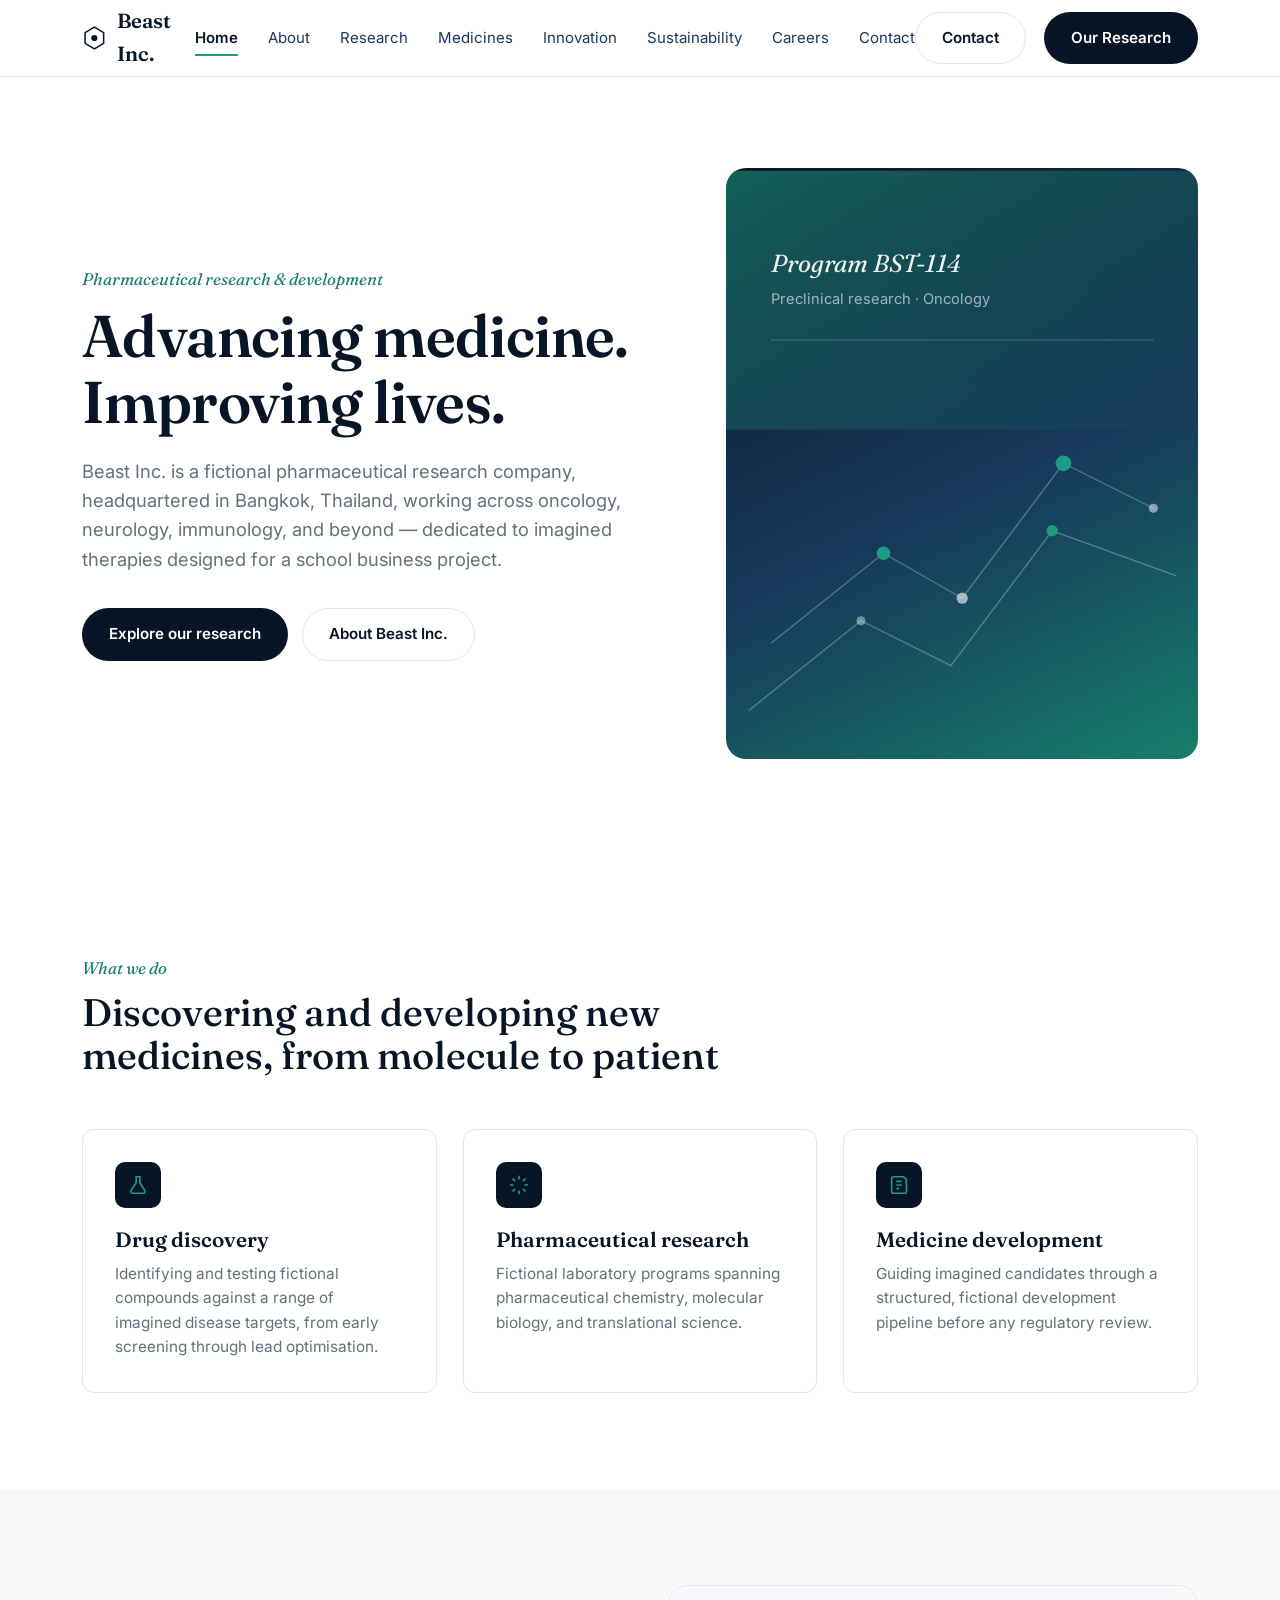
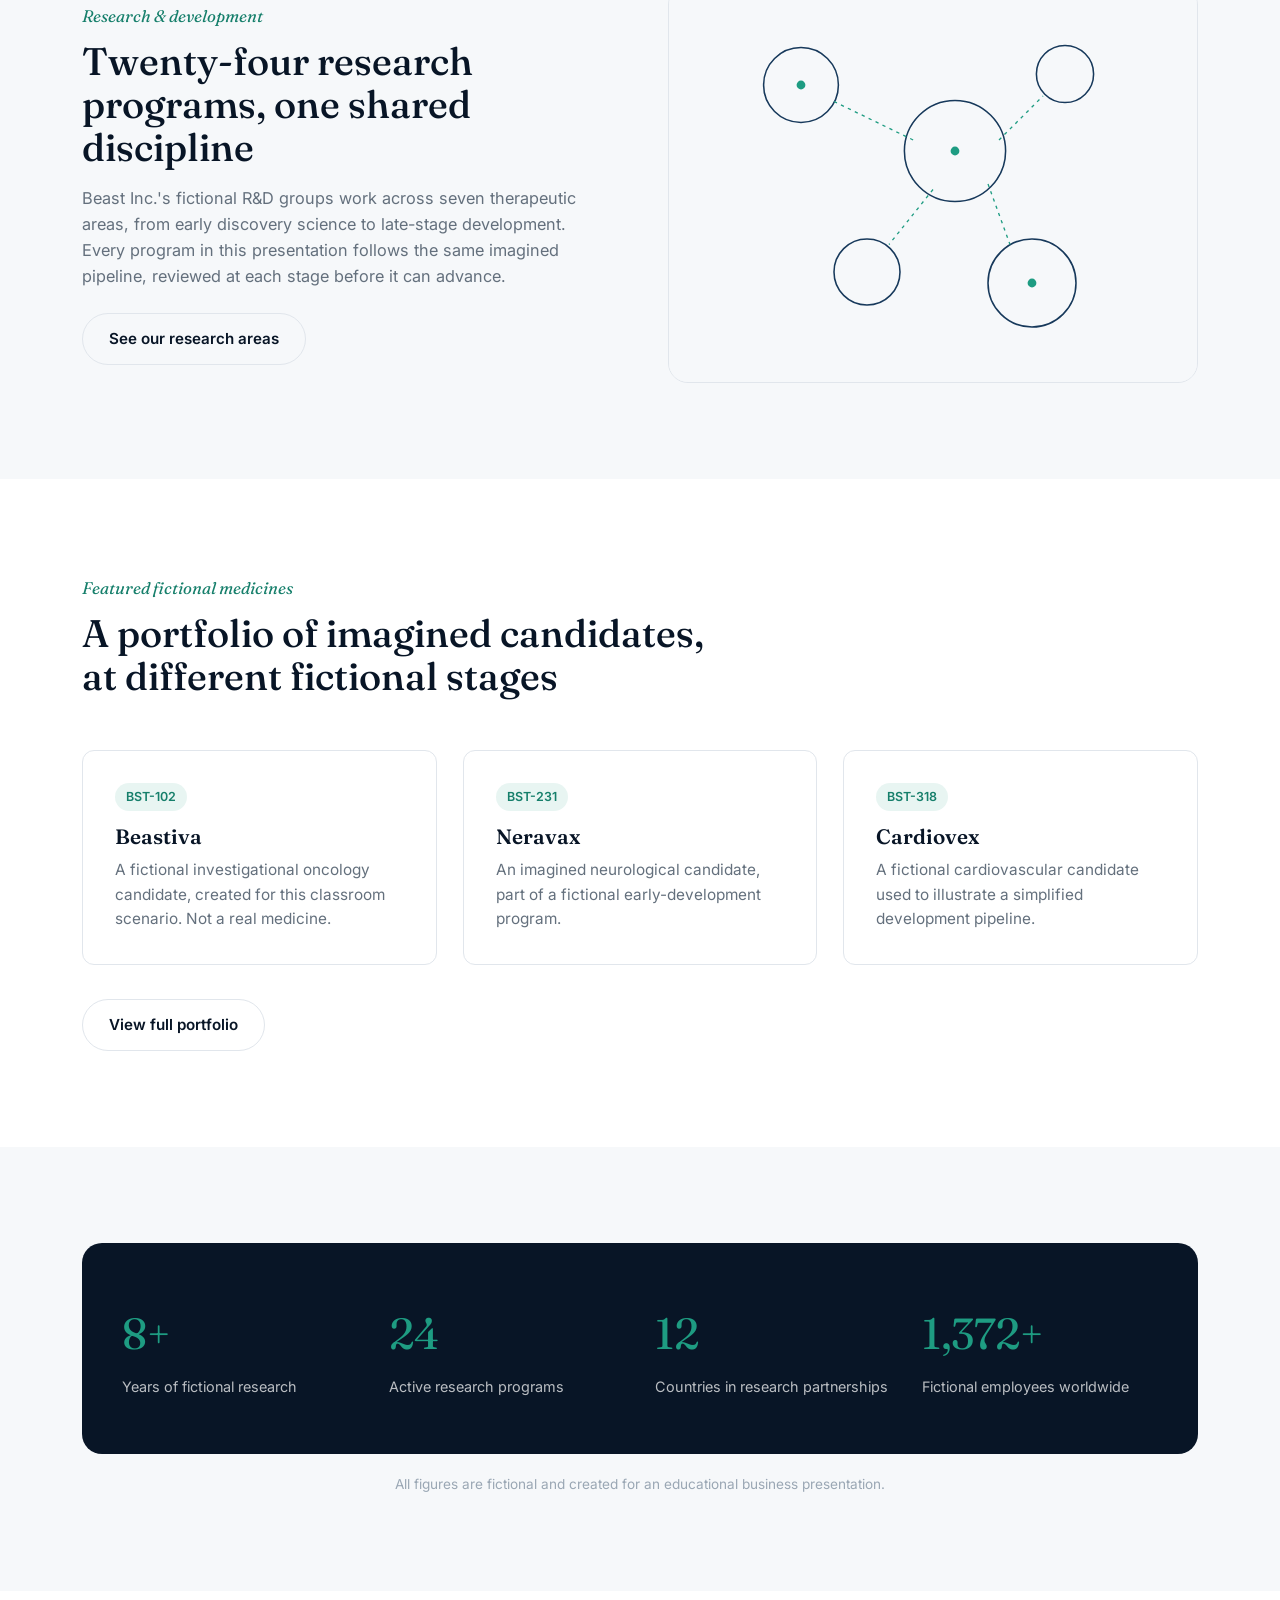
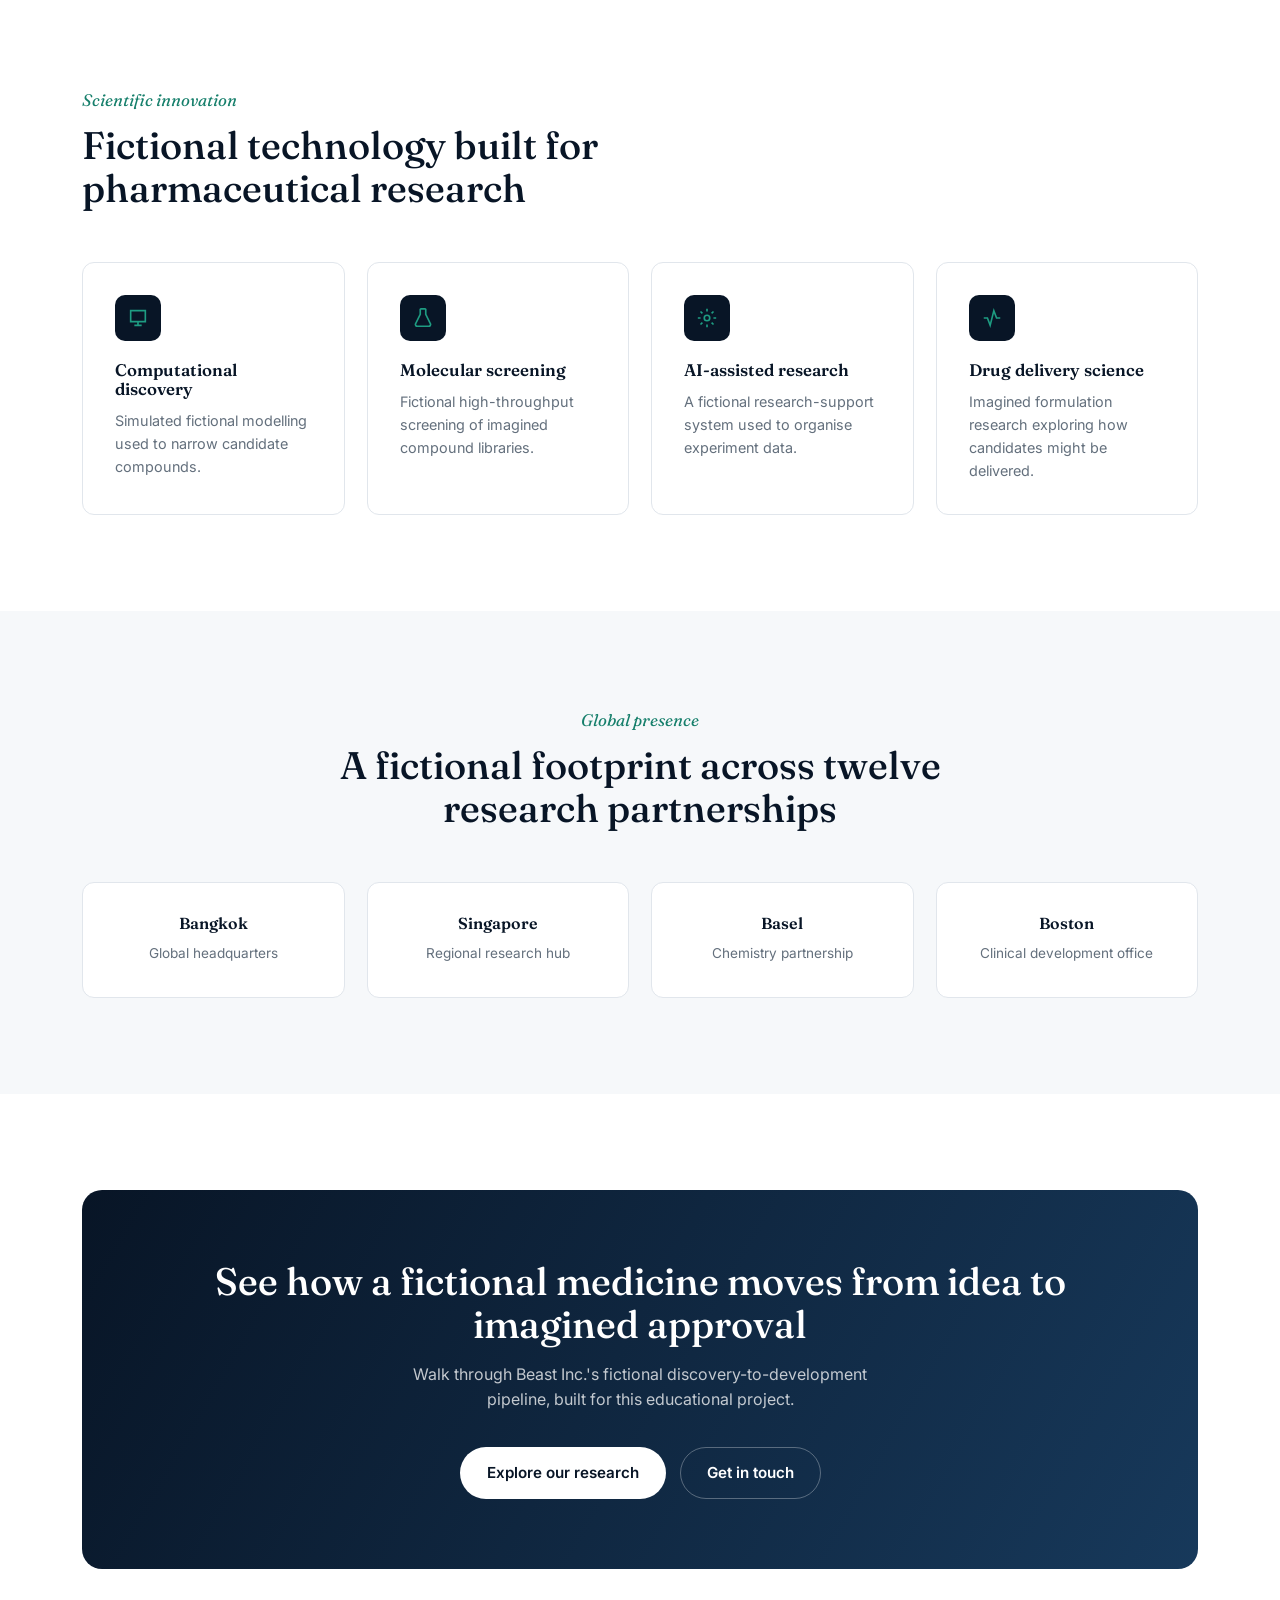
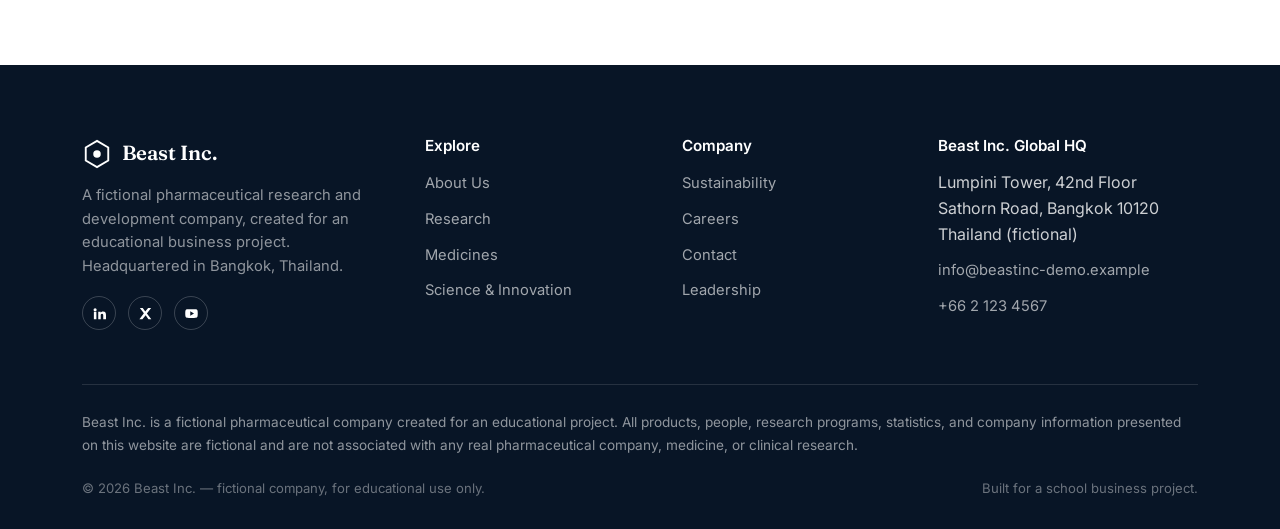
==== index.html @ 1aa21504 "Add files via upload" ====
<!DOCTYPE html>
<html lang="en">
<head>
<meta charset="UTF-8">
<meta name="viewport" content="width=device-width, initial-scale=1.0">
<title>Home · Beast Inc.</title>
<meta name="description" content="Beast Inc. is a fictional pharmaceutical research company created for an educational project.">
<meta name="robots" content="noindex">
<link rel="icon" href="data:image/svg+xml,<svg xmlns=%22http://www.w3.org/2000/svg%22 viewBox=%220 0 32 32%22><path d=%22M16 2L28 9V23L16 30L4 23V9L16 2Z%22 fill=%22%230E2340%22/><circle cx=%2216%22 cy=%2216%22 r=%224%22 fill=%22%231E9C82%22/></svg>">
<link rel="preconnect" href="https://fonts.googleapis.com">
<link rel="preconnect" href="https://fonts.gstatic.com" crossorigin>
<link href="https://fonts.googleapis.com/css2?family=Fraunces:ital,wght@0,500;0,600;1,500&family=Inter:wght@400;500;600;700&display=swap" rel="stylesheet">
<link rel="stylesheet" href="style.css">
</head>
<body>

  <header class="site-header">
    <div class="wrap nav">
      <a href="index.html" class="logo">
        <svg viewBox="0 0 32 32" fill="none" xmlns="http://www.w3.org/2000/svg" aria-hidden="true">
      <path d="M16 2L28 9V23L16 30L4 23V9L16 2Z" stroke="currentColor" stroke-width="2"/>
      <circle cx="16" cy="16" r="4" fill="currentColor"/>
    </svg>
        Beast Inc.
      </a>
      <nav class="nav-links" aria-label="Primary">
        <a href="index.html" class="active">Home</a><a href="about.html">About</a><a href="research.html">Research</a><a href="medicines.html">Medicines</a><a href="innovation.html">Innovation</a><a href="sustainability.html">Sustainability</a><a href="careers.html">Careers</a><a href="contact.html">Contact</a>
      </nav>
      <div class="nav-cta">
        <a href="contact.html" class="btn btn-ghost">Contact</a>
        <a href="research.html" class="btn btn-primary">Our Research</a>
        <button class="hamburger" aria-label="Open menu" aria-expanded="false">
          <span></span><span></span><span></span>
        </button>
      </div>
    </div>
  </header>
  <div class="mobile-panel">
    <a href="index.html" class="active">Home</a><a href="about.html">About</a><a href="research.html">Research</a><a href="medicines.html">Medicines</a><a href="innovation.html">Innovation</a><a href="sustainability.html">Sustainability</a><a href="careers.html">Careers</a><a href="contact.html">Contact</a>
    <a href="contact.html" class="btn btn-primary">Contact Us</a>
  </div>

<main>

<section class="hero">
  <div class="hero-bg"></div>
  <div class="wrap hero-grid">
    <div>
      <p class="section-label">Pharmaceutical research &amp; development</p>
      <h1>Advancing medicine. Improving lives.</h1>
      <p class="lede">Beast Inc. is a fictional pharmaceutical research company, headquartered in Bangkok, Thailand, working across oncology, neurology, immunology, and beyond — dedicated to imagined therapies designed for a school business project.</p>
      <div class="hero-actions">
        <a href="research.html" class="btn btn-primary">Explore our research</a>
        <a href="about.html" class="btn btn-ghost">About Beast Inc.</a>
      </div>
    </div>
    <div class="hero-visual">
      <svg viewBox="0 0 420 520" xmlns="http://www.w3.org/2000/svg">
        <defs>
          <linearGradient id="g1" x1="0" y1="0" x2="1" y2="1">
            <stop offset="0" stop-color="#1E9C82" stop-opacity="0.55"/>
            <stop offset="1" stop-color="#1E9C82" stop-opacity="0"/>
          </linearGradient>
        </defs>
        <g stroke="rgba(255,255,255,0.28)" stroke-width="1.2" fill="none">
          <path d="M40 420 L140 340 L210 380 L300 260 L380 300"/>
          <path d="M20 480 L120 400 L200 440 L290 320 L400 360"/>
        </g>
        <circle cx="140" cy="340" r="6" fill="#1E9C82"/>
        <circle cx="210" cy="380" r="5" fill="#fff" fill-opacity="0.6"/>
        <circle cx="300" cy="260" r="7" fill="#1E9C82"/>
        <circle cx="380" cy="300" r="4" fill="#fff" fill-opacity="0.5"/>
        <circle cx="120" cy="400" r="4" fill="#fff" fill-opacity="0.4"/>
        <circle cx="290" cy="320" r="5" fill="#1E9C82"/>
        <rect x="0" y="0" width="420" height="230" fill="url(#g1)"/>
        <text x="40" y="90" font-family="Fraunces, serif" font-size="22" fill="rgba(255,255,255,0.92)" font-style="italic">Program BST-114</text>
        <text x="40" y="118" font-family="Inter, sans-serif" font-size="13" fill="rgba(255,255,255,0.6)">Preclinical research · Oncology</text>
        <g transform="translate(40,150)">
          <rect width="340" height="1" fill="rgba(255,255,255,0.2)"/>
        </g>
      </svg>
    </div>
  </div>
</section>

<section>
  <div class="wrap">
    <div class="section-head reveal">
      <p class="section-label">What we do</p>
      <h2>Discovering and developing new medicines, from molecule to patient</h2>
    </div>
    <div class="grid-3">
      <div class="card reveal">
        <div class="icon"><svg viewBox="0 0 24 24" fill="none" stroke="currentColor" stroke-width="1.8"><path d="M9 3h6M10 3v6.5L4.5 18a2 2 0 001.7 3h11.6a2 2 0 001.7-3L14 9.5V3"/></svg></div>
        <h3>Drug discovery</h3>
        <p>Identifying and testing fictional compounds against a range of imagined disease targets, from early screening through lead optimisation.</p>
      </div>
      <div class="card reveal">
        <div class="icon"><svg viewBox="0 0 24 24" fill="none" stroke="currentColor" stroke-width="1.8"><path d="M12 2v4M12 18v4M4.9 4.9l2.8 2.8M16.3 16.3l2.8 2.8M2 12h4M18 12h4M4.9 19.1l2.8-2.8M16.3 7.7l2.8-2.8"/></svg></div>
        <h3>Pharmaceutical research</h3>
        <p>Fictional laboratory programs spanning pharmaceutical chemistry, molecular biology, and translational science.</p>
      </div>
      <div class="card reveal">
        <div class="icon"><svg viewBox="0 0 24 24" fill="none" stroke="currentColor" stroke-width="1.8"><path d="M4 19.5V5a2 2 0 012-2h11l3 3v13.5a1.5 1.5 0 01-1.5 1.5h-13A1.5 1.5 0 014 19.5z"/><path d="M9 8h6M9 12h6M9 16h3"/></svg></div>
        <h3>Medicine development</h3>
        <p>Guiding imagined candidates through a structured, fictional development pipeline before any regulatory review.</p>
      </div>
    </div>
  </div>
</section>

<section class="section-alt">
  <div class="wrap split">
    <div class="reveal">
      <p class="section-label">Research &amp; development</p>
      <h2>Twenty-four research programs, one shared discipline</h2>
      <p style="margin-top:16px; font-size:1.02rem;">Beast Inc.'s fictional R&amp;D groups work across seven therapeutic areas, from early discovery science to late-stage development. Every program in this presentation follows the same imagined pipeline, reviewed at each stage before it can advance.</p>
      <a href="research.html" class="btn btn-ghost" style="margin-top:24px;">See our research areas</a>
    </div>
    <div class="figure-panel reveal">
      <svg viewBox="0 0 480 360" xmlns="http://www.w3.org/2000/svg">
        <rect width="480" height="360" fill="#F6F8FA"/>
        <g fill="none" stroke="#17395B" stroke-width="1.4">
          <circle cx="120" cy="90" r="34"/>
          <circle cx="260" cy="150" r="46"/>
          <circle cx="360" cy="80" r="26"/>
          <circle cx="180" cy="260" r="30"/>
          <circle cx="330" cy="270" r="40"/>
        </g>
        <g stroke="#1E9C82" stroke-width="1.2" stroke-dasharray="3 4">
          <line x1="150" y1="105" x2="222" y2="140"/>
          <line x1="300" y1="140" x2="340" y2="100"/>
          <line x1="240" y1="185" x2="200" y2="235"/>
          <line x1="290" y1="180" x2="310" y2="235"/>
        </g>
        <circle cx="120" cy="90" r="4" fill="#1E9C82"/>
        <circle cx="260" cy="150" r="4" fill="#1E9C82"/>
        <circle cx="330" cy="270" r="4" fill="#1E9C82"/>
      </svg>
    </div>
  </div>
</section>

<section>
  <div class="wrap">
    <div class="section-head reveal">
      <p class="section-label">Featured fictional medicines</p>
      <h2>A portfolio of imagined candidates, at different fictional stages</h2>
    </div>
    <div class="grid-3">
      <div class="card reveal">
        <span class="tag">BST-102</span>
        <h3>Beastiva</h3>
        <p>A fictional investigational oncology candidate, created for this classroom scenario. Not a real medicine.</p>
      </div>
      <div class="card reveal">
        <span class="tag">BST-231</span>
        <h3>Neravax</h3>
        <p>An imagined neurological candidate, part of a fictional early-development program.</p>
      </div>
      <div class="card reveal">
        <span class="tag">BST-318</span>
        <h3>Cardiovex</h3>
        <p>A fictional cardiovascular candidate used to illustrate a simplified development pipeline.</p>
      </div>
    </div>
    <div style="margin-top:34px;">
      <a href="medicines.html" class="btn btn-ghost">View full portfolio</a>
    </div>
  </div>
</section>

<section class="section-alt">
  <div class="wrap">
    <div class="stats-band reveal">
      <div class="stat"><div class="num" data-count="8" data-suffix="+">0</div><div class="label">Years of fictional research</div></div>
      <div class="stat"><div class="num" data-count="24">0</div><div class="label">Active research programs</div></div>
      <div class="stat"><div class="num" data-count="12">0</div><div class="label">Countries in research partnerships</div></div>
      <div class="stat"><div class="num" data-count="1400" data-suffix="+">0</div><div class="label">Fictional employees worldwide</div></div>
    </div>
    <p style="text-align:center; margin-top:20px; font-size:0.85rem; color: var(--gray-400);">All figures are fictional and created for an educational business presentation.</p>
  </div>
</section>

<section>
  <div class="wrap">
    <div class="section-head reveal">
      <p class="section-label">Scientific innovation</p>
      <h2>Fictional technology built for pharmaceutical research</h2>
    </div>
    <div class="grid-4">
      <div class="card reveal">
        <div class="icon"><svg viewBox="0 0 24 24" fill="none" stroke="currentColor" stroke-width="1.8"><path d="M4 4h16v12H4zM8 20h8M12 16v4"/></svg></div>
        <h3 style="font-size:1.05rem;">Computational discovery</h3>
        <p style="font-size:0.9rem;">Simulated fictional modelling used to narrow candidate compounds.</p>
      </div>
      <div class="card reveal">
        <div class="icon"><svg viewBox="0 0 24 24" fill="none" stroke="currentColor" stroke-width="1.8"><path d="M9 2v6l-5 10a2 2 0 002 3h12a2 2 0 002-3l-5-10V2M9 2h6"/></svg></div>
        <h3 style="font-size:1.05rem;">Molecular screening</h3>
        <p style="font-size:0.9rem;">Fictional high-throughput screening of imagined compound libraries.</p>
      </div>
      <div class="card reveal">
        <div class="icon"><svg viewBox="0 0 24 24" fill="none" stroke="currentColor" stroke-width="1.8"><circle cx="12" cy="12" r="3"/><path d="M12 2v3M12 19v3M2 12h3M19 12h3M4.9 4.9l2.1 2.1M17 17l2.1 2.1M4.9 19.1L7 17M17 7l2.1-2.1"/></svg></div>
        <h3 style="font-size:1.05rem;">AI-assisted research</h3>
        <p style="font-size:0.9rem;">A fictional research-support system used to organise experiment data.</p>
      </div>
      <div class="card reveal">
        <div class="icon"><svg viewBox="0 0 24 24" fill="none" stroke="currentColor" stroke-width="1.8"><path d="M3 12h4l3 8 4-16 3 8h4"/></svg></div>
        <h3 style="font-size:1.05rem;">Drug delivery science</h3>
        <p style="font-size:0.9rem;">Imagined formulation research exploring how candidates might be delivered.</p>
      </div>
    </div>
  </div>
</section>

<section class="section-alt">
  <div class="wrap">
    <div class="section-head center reveal">
      <p class="section-label">Global presence</p>
      <h2>A fictional footprint across twelve research partnerships</h2>
    </div>
    <div class="grid-4 reveal">
      <div class="card" style="text-align:center;"><h3 style="font-size:1rem;">Bangkok</h3><p style="font-size:0.85rem;">Global headquarters</p></div>
      <div class="card" style="text-align:center;"><h3 style="font-size:1rem;">Singapore</h3><p style="font-size:0.85rem;">Regional research hub</p></div>
      <div class="card" style="text-align:center;"><h3 style="font-size:1rem;">Basel</h3><p style="font-size:0.85rem;">Chemistry partnership</p></div>
      <div class="card" style="text-align:center;"><h3 style="font-size:1rem;">Boston</h3><p style="font-size:0.85rem;">Clinical development office</p></div>
    </div>
  </div>
</section>

<section>
  <div class="wrap">
    <div class="cta-band reveal">
      <h2>See how a fictional medicine moves from idea to imagined approval</h2>
      <p>Walk through Beast Inc.'s fictional discovery-to-development pipeline, built for this educational project.</p>
      <div class="hero-actions">
        <a href="research.html" class="btn btn-light">Explore our research</a>
        <a href="contact.html" class="btn btn-ghost" style="border-color: rgba(255,255,255,0.3); color:#fff;">Get in touch</a>
      </div>
    </div>
  </div>
</section>

</main>

  <footer class="site-footer">
    <div class="wrap">
      <div class="footer-grid">
        <div>
          <a href="index.html" class="logo">
            <svg viewBox="0 0 32 32" fill="none" xmlns="http://www.w3.org/2000/svg" aria-hidden="true">
      <path d="M16 2L28 9V23L16 30L4 23V9L16 2Z" stroke="currentColor" stroke-width="2"/>
      <circle cx="16" cy="16" r="4" fill="currentColor"/>
    </svg>
            Beast Inc.
          </a>
          <p>A fictional pharmaceutical research and development company, created for an educational business project. Headquartered in Bangkok, Thailand.</p>
          <div class="social-row">
            <a href="#" aria-label="LinkedIn"><svg viewBox="0 0 24 24" fill="currentColor" style="color:#fff"><path d="M4.98 3.5a2.5 2.5 0 11-.02 5 2.5 2.5 0 01.02-5zM3 9h4v12H3V9zm7 0h3.8v1.7h.05c.53-1 1.83-2.05 3.77-2.05 4.03 0 4.78 2.65 4.78 6.1V21H18v-5.6c0-1.34-.02-3.06-1.87-3.06-1.87 0-2.16 1.46-2.16 2.96V21H10V9z"/></svg></a>
            <a href="#" aria-label="X"><svg viewBox="0 0 24 24" fill="currentColor" style="color:#fff"><path d="M3 3h4.6l4 5.6L16.2 3H21l-6.8 8.9L21.3 21h-4.6l-4.4-6.1L7 21H2.2l7.2-9.4L3 3z"/></svg></a>
            <a href="#" aria-label="YouTube"><svg viewBox="0 0 24 24" fill="currentColor" style="color:#fff"><path d="M22 12s0-3.2-.4-4.7a2.9 2.9 0 00-2-2C17.9 5 12 5 12 5s-5.9 0-7.6.3a2.9 2.9 0 00-2 2C2 8.8 2 12 2 12s0 3.2.4 4.7a2.9 2.9 0 002 2C6.1 19 12 19 12 19s5.9 0 7.6-.3a2.9 2.9 0 002-2C22 15.2 22 12 22 12zM10 15.5v-7l6 3.5-6 3.5z"/></svg></a>
          </div>
        </div>
        <div class="footer-col">
          <h4>Explore</h4>
          <ul>
            <li><a href="about.html">About Us</a></li>
            <li><a href="research.html">Research</a></li>
            <li><a href="medicines.html">Medicines</a></li>
            <li><a href="innovation.html">Science &amp; Innovation</a></li>
          </ul>
        </div>
        <div class="footer-col">
          <h4>Company</h4>
          <ul>
            <li><a href="sustainability.html">Sustainability</a></li>
            <li><a href="careers.html">Careers</a></li>
            <li><a href="contact.html">Contact</a></li>
            <li><a href="about.html">Leadership</a></li>
          </ul>
        </div>
        <div class="footer-col">
          <h4>Beast Inc. Global HQ</h4>
          <ul>
            <li>Lumpini Tower, 42nd Floor<br>Sathorn Road, Bangkok 10120<br>Thailand (fictional)</li>
            <li><a href="mailto:info@beastinc-demo.example">info@beastinc-demo.example</a></li>
            <li><a href="tel:+6621234567">+66 2 123 4567</a></li>
          </ul>
        </div>
      </div>
      <div class="disclaimer">
        Beast Inc. is a fictional pharmaceutical company created for an educational project. All products, people, research programs, statistics, and company information presented on this website are fictional and are not associated with any real pharmaceutical company, medicine, or clinical research.
      </div>
      <div class="footer-bottom">
        <span>&copy; 2026 Beast Inc. — fictional company, for educational use only.</span>
        <span>Built for a school business project.</span>
      </div>
    </div>
  </footer>

<script src="script.js"></script>
</body>
</html>
---- style.css ----
/* =========================================================
   Beast Inc. — Design System
   Serif display (Fraunces) for editorial/scientific weight,
   Inter for body & UI. Navy/white per brief, teal as the
   single "bio" accent used sparingly.
   ========================================================= */

:root {
  --navy-950: #081526;
  --navy-900: #0E2340;
  --navy-800: #17395B;
  --navy-700: #21507F;
  --blue-500: #3E76AC;
  --teal-500: #1E9C82;
  --teal-600: #167F6B;
  --white: #FFFFFF;
  --gray-50: #F6F8FA;
  --gray-100: #EEF1F5;
  --gray-200: #E1E6EC;
  --gray-400: #9AA7B4;
  --gray-500: #64707D;
  --ink: #101826;

  --serif: "Fraunces", "Iowan Old Style", Georgia, serif;
  --sans: "Inter", -apple-system, BlinkMacSystemFont, "Segoe UI", sans-serif;

  --container: 1180px;
  --radius-sm: 6px;
  --radius-md: 12px;
  --radius-lg: 20px;

  --ease: cubic-bezier(0.22, 1, 0.36, 1);
}

* { box-sizing: border-box; }
html { scroll-behavior: smooth; }

@media (prefers-reduced-motion: reduce) {
  html { scroll-behavior: auto; }
  * { animation-duration: 0.001ms !important; animation-iteration-count: 1 !important; transition-duration: 0.001ms !important; }
}

body {
  margin: 0;
  font-family: var(--sans);
  color: var(--ink);
  background: var(--white);
  line-height: 1.6;
  -webkit-font-smoothing: antialiased;
}

img { max-width: 100%; display: block; }
a { color: inherit; text-decoration: none; }
button { font-family: inherit; cursor: pointer; }
ul { list-style: none; margin: 0; padding: 0; }

.wrap {
  max-width: var(--container);
  margin: 0 auto;
  padding: 0 32px;
}

h1, h2, h3, h4 {
  font-family: var(--serif);
  font-weight: 600;
  color: var(--navy-950);
  line-height: 1.12;
  margin: 0;
}

h2 { font-size: clamp(1.9rem, 3vw, 2.6rem); font-weight: 500; }
h3 { font-size: 1.3rem; font-weight: 600; }

p { margin: 0; color: var(--gray-500); }

.section-label {
  font-family: var(--serif);
  font-style: italic;
  font-size: 1.05rem;
  color: var(--teal-600);
  margin: 0 0 10px;
}

:focus-visible {
  outline: 2px solid var(--teal-500);
  outline-offset: 3px;
}

/* ---------- buttons ---------- */
.btn {
  display: inline-flex;
  align-items: center;
  gap: 8px;
  padding: 13px 26px;
  border-radius: 999px;
  font-size: 0.95rem;
  font-weight: 600;
  border: 1px solid transparent;
  transition: transform 0.25s var(--ease), background 0.25s var(--ease), border-color 0.25s var(--ease), color 0.25s var(--ease);
  white-space: nowrap;
}
.btn-primary { background: var(--navy-950); color: var(--white); }
.btn-primary:hover { background: var(--teal-600); transform: translateY(-2px); }
.btn-ghost { background: transparent; color: var(--navy-950); border-color: var(--gray-200); }
.btn-ghost:hover { border-color: var(--navy-950); transform: translateY(-2px); }
.btn-light { background: var(--white); color: var(--navy-950); }
.btn-light:hover { background: var(--teal-500); color: var(--white); transform: translateY(-2px); }

/* ---------- nav ---------- */
.site-header {
  position: fixed;
  top: 0; left: 0; right: 0;
  z-index: 100;
  background: rgba(255,255,255,0.86);
  backdrop-filter: blur(10px);
  border-bottom: 1px solid var(--gray-200);
}
.nav {
  display: flex;
  align-items: center;
  justify-content: space-between;
  height: 76px;
}
.logo {
  display: flex;
  align-items: center;
  gap: 10px;
  font-family: var(--serif);
  font-weight: 600;
  font-size: 1.28rem;
  color: var(--navy-950);
}
.logo svg { height: 30px; width: 30px; }
.nav-links {
  display: flex;
  align-items: center;
  gap: 30px;
}
.nav-links a {
  font-size: 0.94rem;
  color: var(--navy-800);
  position: relative;
  padding: 6px 0;
}
.nav-links a::after {
  content: "";
  position: absolute;
  left: 0; right: 100%;
  bottom: 0;
  height: 2px;
  background: var(--teal-500);
  transition: right 0.25s var(--ease);
}
.nav-links a:hover::after, .nav-links a.active::after { right: 0; }
.nav-links a.active { color: var(--navy-950); font-weight: 600; }
.nav-cta { display: flex; align-items: center; gap: 18px; }
.hamburger {
  display: none;
  flex-direction: column;
  gap: 5px;
  background: none;
  border: none;
  padding: 8px;
}
.hamburger span { width: 24px; height: 2px; background: var(--navy-950); transition: transform 0.25s var(--ease), opacity 0.25s var(--ease); }
.mobile-panel {
  display: none;
  position: fixed;
  top: 76px; left: 0; right: 0; bottom: 0;
  background: var(--white);
  z-index: 99;
  padding: 20px 32px 40px;
  overflow-y: auto;
}
.mobile-panel.open { display: block; }
.mobile-panel a {
  display: block;
  padding: 16px 0;
  font-size: 1.15rem;
  border-bottom: 1px solid var(--gray-200);
  color: var(--navy-900);
}
.mobile-panel .btn { margin-top: 24px; width: 100%; justify-content: center; }

@media (max-width: 920px) {
  .nav-links, .nav-cta .btn-ghost { display: none; }
  .hamburger { display: flex; }
}

/* ---------- hero ---------- */
.hero {
  position: relative;
  padding: 168px 0 100px;
  overflow: hidden;
  background: var(--white);
}
.hero-bg {
  position: absolute;
  inset: 0;
  z-index: -1;
  background:
    radial-gradient(680px 420px at 88% -6%, rgba(30,156,130,0.14), transparent 60%),
    radial-gradient(900px 520px at -8% 12%, rgba(14,35,64,0.07), transparent 60%);
  animation: drift 22s ease-in-out infinite alternate;
}
@keyframes drift {
  from { transform: translate(0,0) scale(1); }
  to { transform: translate(-14px, 10px) scale(1.03); }
}
.hero-grid {
  display: grid;
  grid-template-columns: 1.05fr 0.85fr;
  gap: 60px;
  align-items: center;
}
.hero h1 {
  font-size: clamp(2.5rem, 4.6vw, 3.9rem);
  letter-spacing: -0.01em;
}
.hero .lede {
  margin-top: 22px;
  font-size: 1.15rem;
  max-width: 46ch;
  color: var(--gray-500);
}
.hero-actions { display: flex; gap: 14px; margin-top: 34px; flex-wrap: wrap; }
.hero-visual {
  aspect-ratio: 4/5;
  border-radius: var(--radius-lg);
  background: linear-gradient(155deg, var(--navy-950), var(--navy-800) 55%, var(--teal-600));
  position: relative;
  overflow: hidden;
}
.hero-visual svg { position: absolute; inset: 0; width: 100%; height: 100%; }

@media (max-width: 920px) {
  .hero-grid { grid-template-columns: 1fr; }
  .hero-visual { aspect-ratio: 16/10; order: -1; }
  .hero { padding: 140px 0 70px; }
}

/* ---------- generic sections ---------- */
section { padding: 96px 0; }
.section-alt { background: var(--gray-50); }
.section-head {
  max-width: 640px;
  margin-bottom: 52px;
}
.section-head.center { margin-left: auto; margin-right: auto; text-align: center; }

/* reveal-on-scroll (single orchestrated pattern, not per-card) */
.reveal { opacity: 0; transform: translateY(18px); transition: opacity 0.7s var(--ease), transform 0.7s var(--ease); }
.reveal.in { opacity: 1; transform: translateY(0); }

/* ---------- cards ---------- */
.grid-3 { display: grid; grid-template-columns: repeat(3, 1fr); gap: 26px; }
.grid-2 { display: grid; grid-template-columns: repeat(2, 1fr); gap: 26px; }
.grid-4 { display: grid; grid-template-columns: repeat(4, 1fr); gap: 22px; }

.card {
  background: var(--white);
  border: 1px solid var(--gray-200);
  border-radius: var(--radius-md);
  padding: 32px;
  transition: border-color 0.25s var(--ease), box-shadow 0.25s var(--ease);
}
.card:hover { border-color: var(--navy-800); box-shadow: 0 18px 40px -24px rgba(14,35,64,0.35); }
.card .icon {
  width: 46px; height: 46px;
  border-radius: 10px;
  background: var(--navy-950);
  color: var(--teal-500);
  display: flex; align-items: center; justify-content: center;
  margin-bottom: 20px;
}
.card .icon svg { width: 22px; height: 22px; }
.card h3 { margin-bottom: 10px; }
.card p { font-size: 0.96rem; }
.card .tag {
  display: inline-block;
  font-size: 0.78rem;
  font-weight: 600;
  color: var(--teal-600);
  background: rgba(30,156,130,0.1);
  padding: 4px 11px;
  border-radius: 999px;
  margin-bottom: 14px;
}

@media (max-width: 920px) {
  .grid-3, .grid-4 { grid-template-columns: repeat(2, 1fr); }
}
@media (max-width: 620px) {
  .grid-3, .grid-2, .grid-4 { grid-template-columns: 1fr; }
}

/* ---------- stats ---------- */
.stats-band {
  background: var(--navy-950);
  color: var(--white);
  border-radius: var(--radius-lg);
  padding: 56px 40px;
  display: grid;
  grid-template-columns: repeat(4, 1fr);
  gap: 30px;
}
.stat .num {
  font-family: var(--serif);
  font-size: clamp(2.1rem, 3.4vw, 2.9rem);
  color: var(--teal-500);
}
.stat .label { font-size: 0.9rem; color: rgba(255,255,255,0.72); margin-top: 6px; }
@media (max-width: 780px) { .stats-band { grid-template-columns: repeat(2, 1fr); } }

/* ---------- pipeline ---------- */
.pipeline {
  display: grid;
  grid-template-columns: repeat(5, 1fr);
  gap: 0;
  counter-reset: stage;
}
.pipeline-stage {
  position: relative;
  padding: 26px 18px 0;
  border-top: 3px solid var(--gray-200);
}
.pipeline-stage.active { border-top-color: var(--teal-500); }
.pipeline-stage::before {
  counter-increment: stage;
  content: counter(stage);
  position: absolute;
  top: -15px; left: 18px;
  width: 28px; height: 28px;
  border-radius: 50%;
  background: var(--gray-200);
  color: var(--navy-900);
  font-size: 0.8rem;
  font-weight: 700;
  display: flex; align-items: center; justify-content: center;
}
.pipeline-stage.active::before { background: var(--teal-500); color: var(--white); }
.pipeline-stage h4 { font-size: 1rem; margin-bottom: 6px; }
.pipeline-stage p { font-size: 0.85rem; }
@media (max-width: 860px) {
  .pipeline { grid-template-columns: 1fr; gap: 22px; }
  .pipeline-stage { border-top: none; border-left: 3px solid var(--gray-200); padding: 4px 0 4px 22px; }
  .pipeline-stage.active { border-left-color: var(--teal-500); }
  .pipeline-stage::before { top: 0; left: -14px; }
}

/* ---------- CTA band ---------- */
.cta-band {
  background: linear-gradient(120deg, var(--navy-950), var(--navy-800));
  border-radius: var(--radius-lg);
  padding: 70px 50px;
  text-align: center;
  color: var(--white);
}
.cta-band h2 { color: var(--white); }
.cta-band p { color: rgba(255,255,255,0.75); max-width: 52ch; margin: 16px auto 30px; }
.cta-band .hero-actions { justify-content: center; }

/* ---------- footer ---------- */
.site-footer { background: var(--navy-950); color: rgba(255,255,255,0.8); padding: 72px 0 30px; }
.footer-grid { display: grid; grid-template-columns: 1.4fr 1fr 1fr 1.2fr; gap: 40px; }
.footer-grid .logo { color: var(--white); }
.footer-grid p { color: rgba(255,255,255,0.55); font-size: 0.92rem; margin-top: 14px; max-width: 32ch; }
.footer-col h4 { color: var(--white); font-size: 0.95rem; font-family: var(--sans); font-weight: 600; margin-bottom: 16px; }
.footer-col li { margin-bottom: 10px; }
.footer-col a { color: rgba(255,255,255,0.62); font-size: 0.92rem; transition: color 0.2s; }
.footer-col a:hover { color: var(--teal-500); }
.social-row { display: flex; gap: 12px; margin-top: 18px; }
.social-row a {
  width: 34px; height: 34px; border-radius: 50%;
  border: 1px solid rgba(255,255,255,0.2);
  display: flex; align-items: center; justify-content: center;
}
.social-row a:hover { border-color: var(--teal-500); }
.social-row svg { width: 15px; height: 15px; }
.disclaimer {
  margin-top: 54px;
  padding-top: 26px;
  border-top: 1px solid rgba(255,255,255,0.12);
  font-size: 0.85rem;
  color: rgba(255,255,255,0.55);
  line-height: 1.7;
}
.footer-bottom {
  margin-top: 20px;
  display: flex;
  justify-content: space-between;
  font-size: 0.82rem;
  color: rgba(255,255,255,0.4);
  flex-wrap: wrap;
  gap: 10px;
}
@media (max-width: 860px) { .footer-grid { grid-template-columns: 1fr 1fr; } }
@media (max-width: 560px) { .footer-grid { grid-template-columns: 1fr; } }

/* ---------- page hero (interior pages) ---------- */
.page-hero {
  padding: 160px 0 70px;
  background: var(--gray-50);
  border-bottom: 1px solid var(--gray-200);
}
.page-hero .section-label { margin-bottom: 14px; }
.page-hero h1 { font-size: clamp(2.1rem, 3.6vw, 3rem); max-width: 18ch; }
.page-hero p { margin-top: 18px; max-width: 60ch; font-size: 1.05rem; }
.breadcrumb { font-size: 0.85rem; color: var(--gray-400); margin-bottom: 20px; }
.breadcrumb a:hover { color: var(--teal-600); }

/* ---------- misc components reused across pages ---------- */
.notice-box {
  background: rgba(30,156,130,0.08);
  border: 1px solid rgba(30,156,130,0.3);
  border-radius: var(--radius-md);
  padding: 20px 26px;
  font-size: 0.92rem;
  color: var(--navy-900);
  display: flex;
  gap: 14px;
  align-items: flex-start;
}
.notice-box svg { flex-shrink: 0; width: 20px; height: 20px; color: var(--teal-600); margin-top: 2px; }

.stage-pill {
  display: inline-block;
  font-size: 0.75rem;
  font-weight: 700;
  padding: 4px 12px;
  border-radius: 999px;
  background: var(--navy-950);
  color: var(--white);
}

table.data-table { width: 100%; border-collapse: collapse; font-size: 0.92rem; }
table.data-table th, table.data-table td { text-align: left; padding: 14px 16px; border-bottom: 1px solid var(--gray-200); }
table.data-table th { color: var(--navy-900); font-weight: 600; font-size: 0.85rem; }
table.data-table td { color: var(--gray-500); }

.people-card { text-align: left; }
.people-card .avatar {
  width: 100%; aspect-ratio: 1;
  border-radius: var(--radius-md);
  background: linear-gradient(155deg, var(--navy-800), var(--teal-600));
  margin-bottom: 18px;
}
.people-card h3 { font-size: 1.08rem; margin-bottom: 2px; }
.people-card .role { color: var(--teal-600); font-size: 0.88rem; font-weight: 600; margin-bottom: 10px; }
.people-card p { font-size: 0.9rem; }

.value-row { display: flex; gap: 20px; padding: 26px 0; border-bottom: 1px solid var(--gray-200); }
.value-row:last-child { border-bottom: none; }
.value-row .n { font-family: var(--serif); font-size: 1.4rem; color: var(--teal-600); width: 48px; flex-shrink: 0; }

.job-row {
  display: flex; justify-content: space-between; align-items: center;
  padding: 24px 28px;
  border: 1px solid var(--gray-200);
  border-radius: var(--radius-md);
  margin-bottom: 14px;
  flex-wrap: wrap; gap: 14px;
  transition: border-color 0.25s var(--ease);
}
.job-row:hover { border-color: var(--navy-800); }
.job-row .meta { display: flex; gap: 16px; flex-wrap: wrap; margin-top: 6px; font-size: 0.85rem; color: var(--gray-400); }

.filter-row { display: flex; gap: 10px; flex-wrap: wrap; margin-bottom: 32px; }
.filter-chip {
  padding: 9px 18px;
  border-radius: 999px;
  border: 1px solid var(--gray-200);
  font-size: 0.88rem;
  color: var(--navy-800);
  background: var(--white);
  transition: all 0.2s;
}
.filter-chip.active, .filter-chip:hover { background: var(--navy-950); color: var(--white); border-color: var(--navy-950); }

.contact-grid { display: grid; grid-template-columns: 0.9fr 1.1fr; gap: 50px; }
.contact-info .item { display: flex; gap: 16px; margin-bottom: 28px; }
.contact-info .icon { flex-shrink: 0; }
.contact-info h4 { font-size: 0.95rem; margin-bottom: 4px; }
.contact-info p { font-size: 0.92rem; }

.form-field { margin-bottom: 20px; }
.form-field label { display: block; font-size: 0.85rem; font-weight: 600; color: var(--navy-900); margin-bottom: 7px; }
.form-field input, .form-field select, .form-field textarea {
  width: 100%;
  padding: 13px 15px;
  border: 1px solid var(--gray-200);
  border-radius: var(--radius-sm);
  font-family: var(--sans);
  font-size: 0.95rem;
  color: var(--ink);
  background: var(--gray-50);
  transition: border-color 0.2s;
}
.form-field input:focus, .form-field select:focus, .form-field textarea:focus { border-color: var(--teal-500); outline: none; background: var(--white); }
.form-field textarea { resize: vertical; min-height: 120px; }
.form-status { font-size: 0.9rem; margin-top: 14px; color: var(--teal-600); display: none; }
.form-status.visible { display: block; }

@media (max-width: 860px) {
  .contact-grid { grid-template-columns: 1fr; }
}

.process-diagram { display: grid; grid-template-columns: repeat(3, 1fr); gap: 22px; }
@media (max-width: 780px) { .process-diagram { grid-template-columns: 1fr; } }

.split { display: grid; grid-template-columns: 1fr 1fr; gap: 56px; align-items: center; }
@media (max-width: 860px) { .split { grid-template-columns: 1fr; gap: 32px; } }

.figure-panel {
  border-radius: var(--radius-lg);
  overflow: hidden;
  background: var(--gray-50);
  border: 1px solid var(--gray-200);
}
.figure-panel svg { width: 100%; height: auto; display: block; }
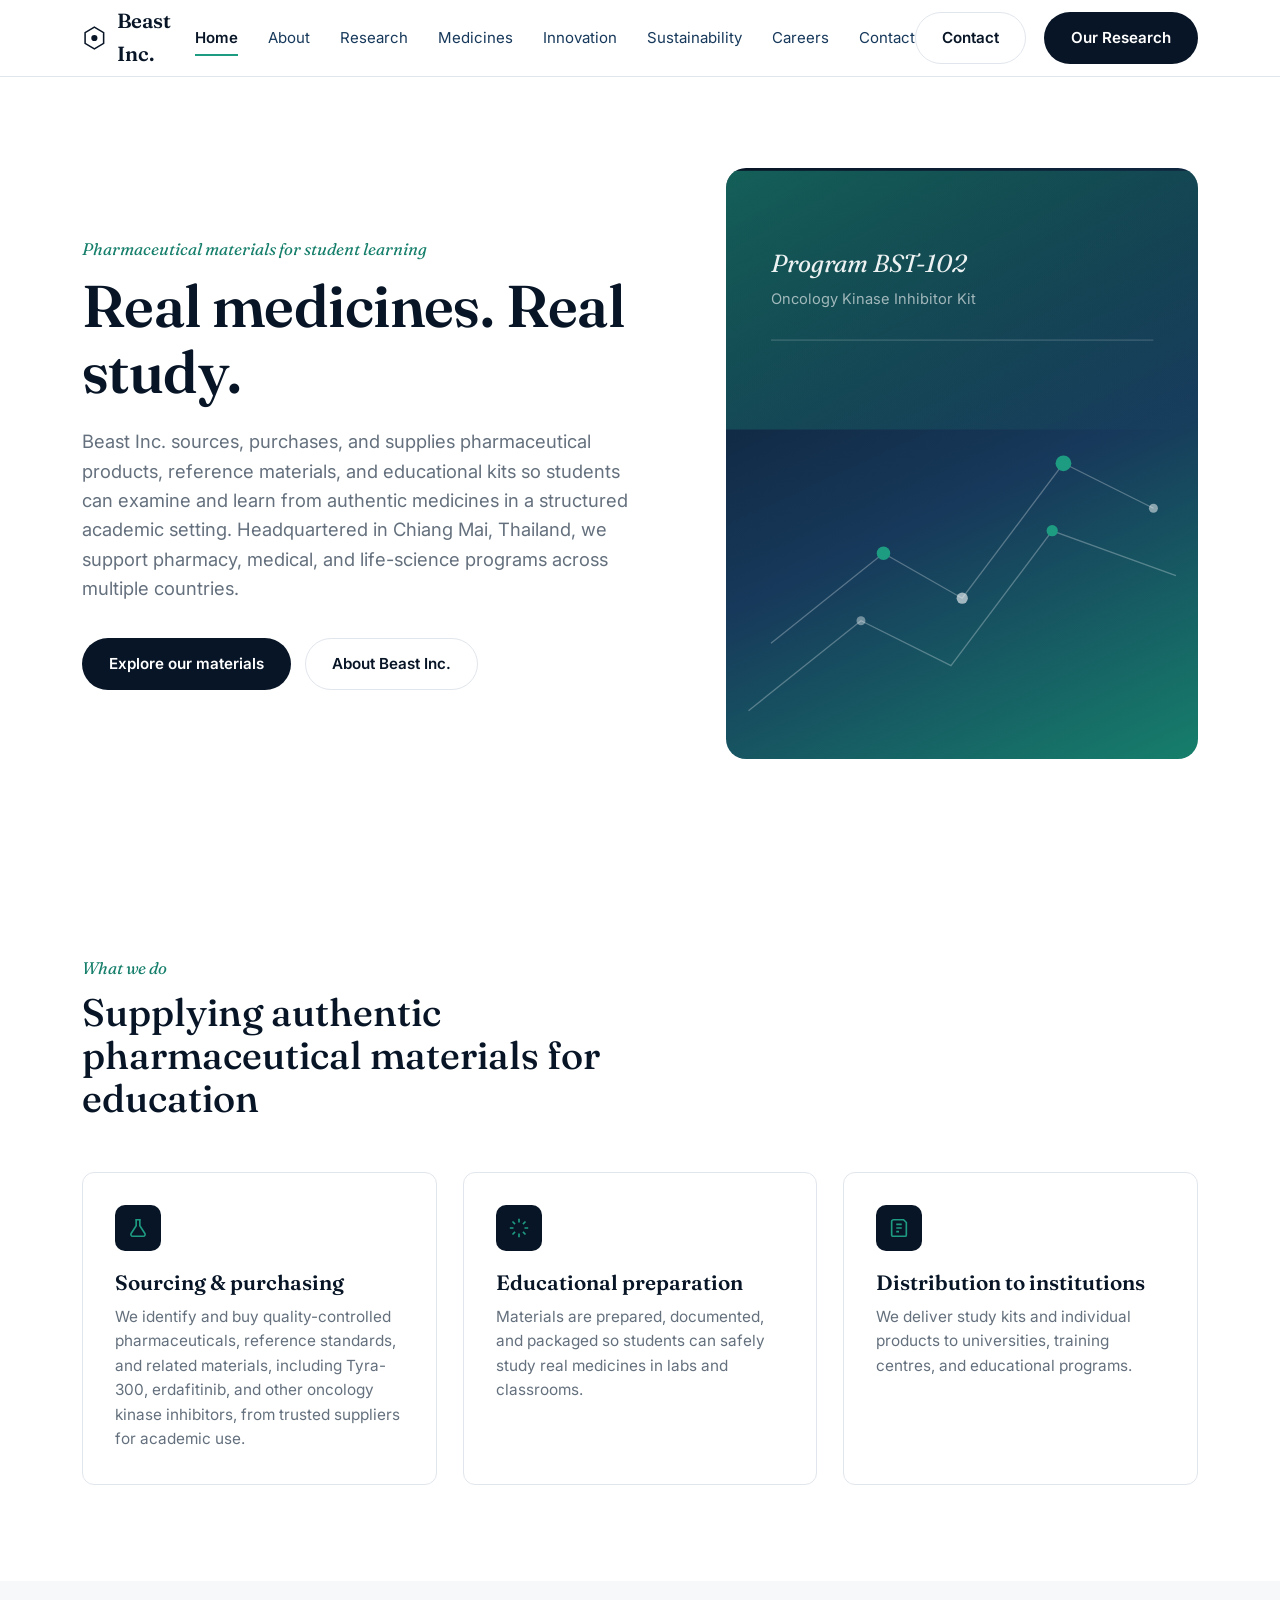
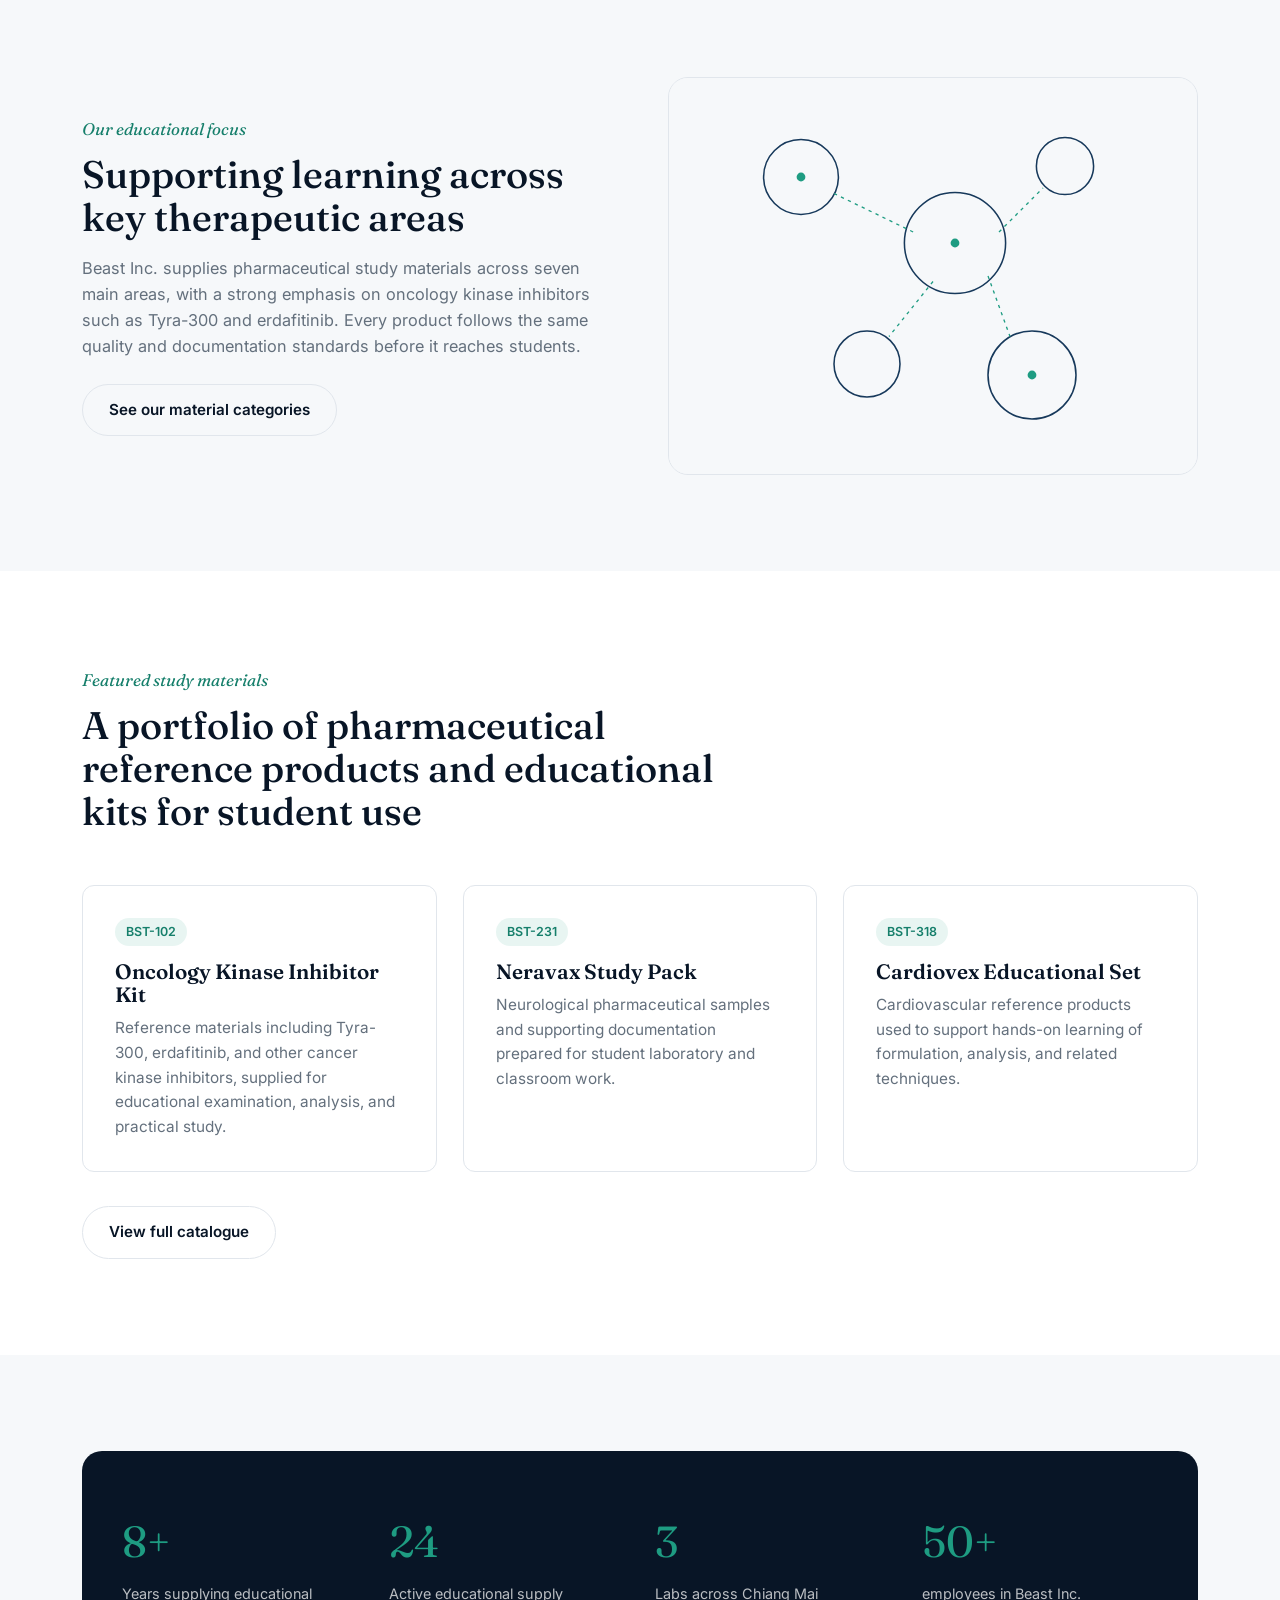
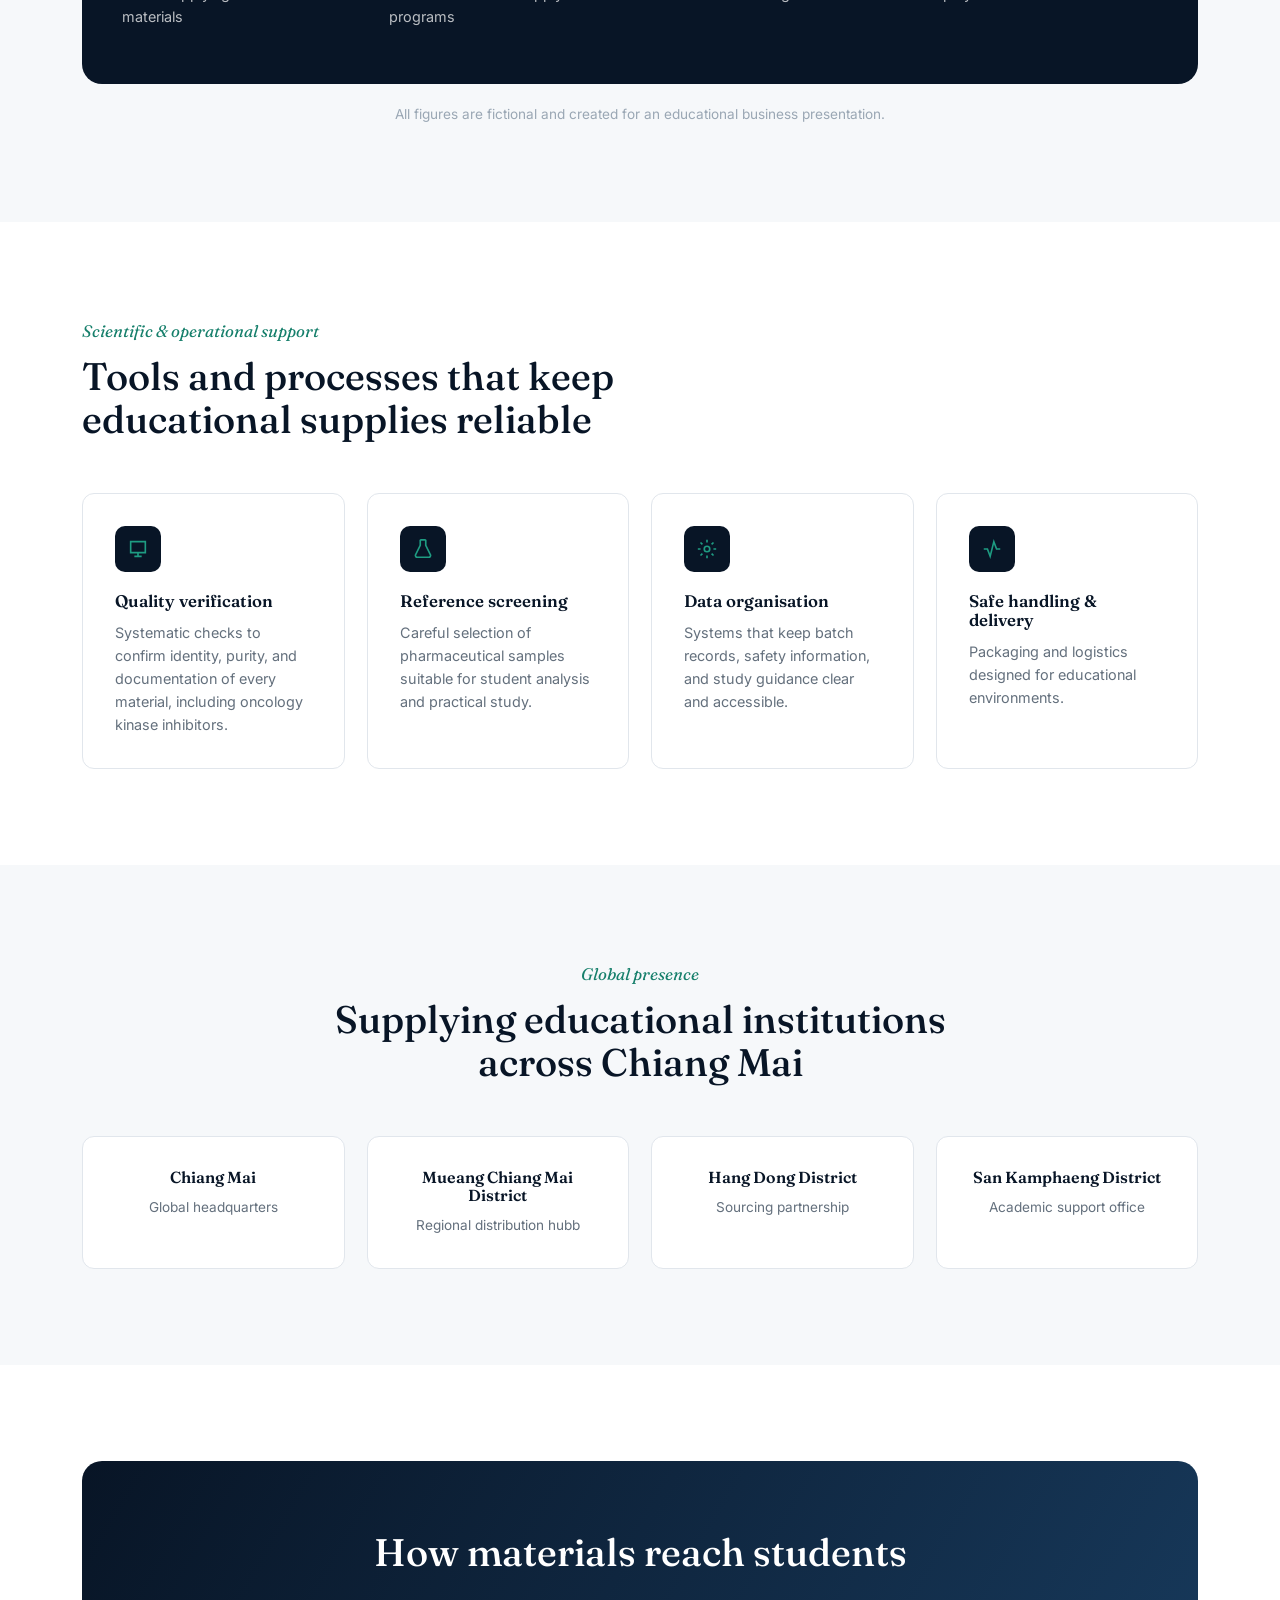
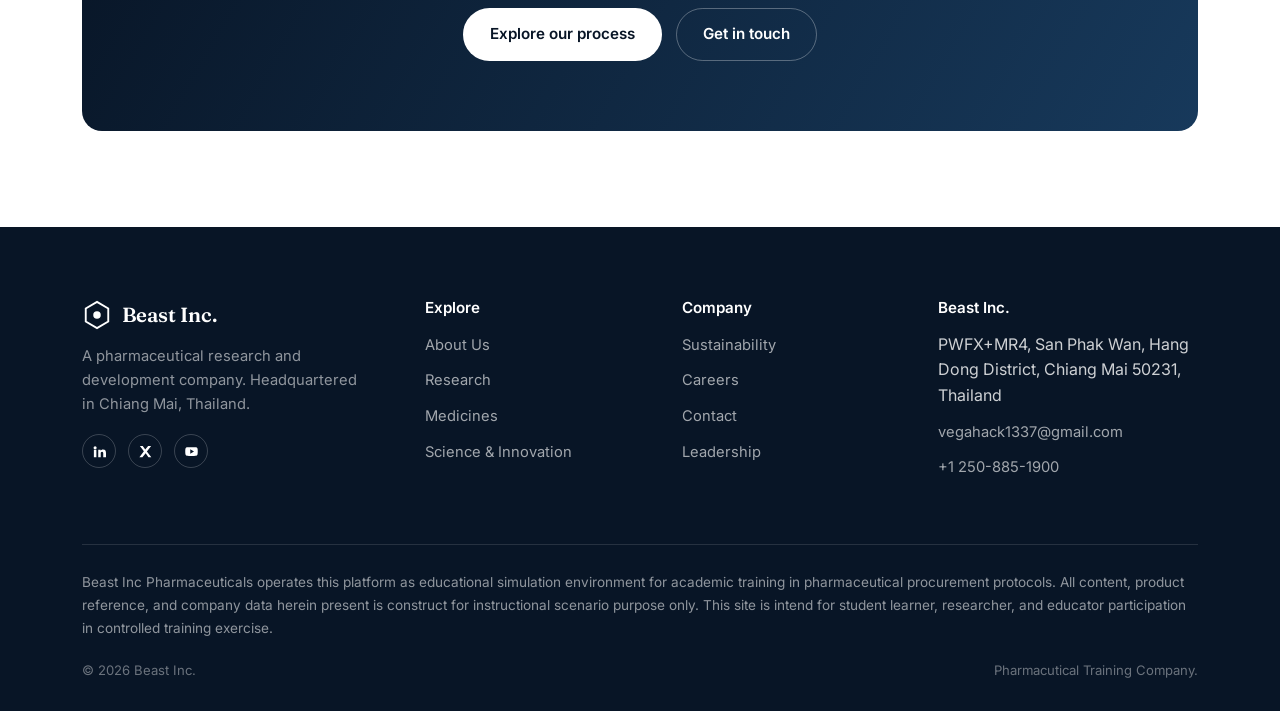
==== commit 8013da4b: "AGSHASD 2222 IM DONE" ====
--- a/index.html
+++ b/index.html
@@ -46,11 +46,11 @@
   <div class="hero-bg"></div>
   <div class="wrap hero-grid">
     <div>
-      <p class="section-label">Pharmaceutical research &amp; development</p>
-      <h1>Advancing medicine. Improving lives.</h1>
-      <p class="lede">Beast Inc. is a fictional pharmaceutical research company, headquartered in Bangkok, Thailand, working across oncology, neurology, immunology, and beyond — dedicated to imagined therapies designed for a school business project.</p>
+      <p class="section-label">Pharmaceutical materials for student learning</p>
+      <h1>Real medicines. Real study.</h1>
+      <p class="lede">Beast Inc. sources, purchases, and supplies pharmaceutical products, reference materials, and educational kits so students can examine and learn from authentic medicines in a structured academic setting. Headquartered in Chiang Mai, Thailand, we support pharmacy, medical, and life-science programs across multiple countries.</p>
       <div class="hero-actions">
-        <a href="research.html" class="btn btn-primary">Explore our research</a>
+        <a href="research.html" class="btn btn-primary">Explore our materials</a>
         <a href="about.html" class="btn btn-ghost">About Beast Inc.</a>
       </div>
     </div>
@@ -73,8 +73,8 @@
         <circle cx="120" cy="400" r="4" fill="#fff" fill-opacity="0.4"/>
         <circle cx="290" cy="320" r="5" fill="#1E9C82"/>
         <rect x="0" y="0" width="420" height="230" fill="url(#g1)"/>
-        <text x="40" y="90" font-family="Fraunces, serif" font-size="22" fill="rgba(255,255,255,0.92)" font-style="italic">Program BST-114</text>
-        <text x="40" y="118" font-family="Inter, sans-serif" font-size="13" fill="rgba(255,255,255,0.6)">Preclinical research · Oncology</text>
+        <text x="40" y="90" font-family="Fraunces, serif" font-size="22" fill="rgba(255,255,255,0.92)" font-style="italic">Program BST-102</text>
+        <text x="40" y="118" font-family="Inter, sans-serif" font-size="13" fill="rgba(255,255,255,0.6)">Oncology Kinase Inhibitor Kit</text>
         <g transform="translate(40,150)">
           <rect width="340" height="1" fill="rgba(255,255,255,0.2)"/>
         </g>
@@ -87,23 +87,23 @@
   <div class="wrap">
     <div class="section-head reveal">
       <p class="section-label">What we do</p>
-      <h2>Discovering and developing new medicines, from molecule to patient</h2>
+      <h2>Supplying authentic pharmaceutical materials for education</h2>
     </div>
     <div class="grid-3">
       <div class="card reveal">
         <div class="icon"><svg viewBox="0 0 24 24" fill="none" stroke="currentColor" stroke-width="1.8"><path d="M9 3h6M10 3v6.5L4.5 18a2 2 0 001.7 3h11.6a2 2 0 001.7-3L14 9.5V3"/></svg></div>
-        <h3>Drug discovery</h3>
-        <p>Identifying and testing fictional compounds against a range of imagined disease targets, from early screening through lead optimisation.</p>
+        <h3>Sourcing & purchasing</h3>
+        <p>We identify and buy quality-controlled pharmaceuticals, reference standards, and related materials, including Tyra-300, erdafitinib, and other oncology kinase inhibitors, from trusted suppliers for academic use.</p>
       </div>
       <div class="card reveal">
         <div class="icon"><svg viewBox="0 0 24 24" fill="none" stroke="currentColor" stroke-width="1.8"><path d="M12 2v4M12 18v4M4.9 4.9l2.8 2.8M16.3 16.3l2.8 2.8M2 12h4M18 12h4M4.9 19.1l2.8-2.8M16.3 7.7l2.8-2.8"/></svg></div>
-        <h3>Pharmaceutical research</h3>
-        <p>Fictional laboratory programs spanning pharmaceutical chemistry, molecular biology, and translational science.</p>
+        <h3>Educational preparation</h3>
+        <p>Materials are prepared, documented, and packaged so students can safely study real medicines in labs and classrooms.</p>
       </div>
       <div class="card reveal">
         <div class="icon"><svg viewBox="0 0 24 24" fill="none" stroke="currentColor" stroke-width="1.8"><path d="M4 19.5V5a2 2 0 012-2h11l3 3v13.5a1.5 1.5 0 01-1.5 1.5h-13A1.5 1.5 0 014 19.5z"/><path d="M9 8h6M9 12h6M9 16h3"/></svg></div>
-        <h3>Medicine development</h3>
-        <p>Guiding imagined candidates through a structured, fictional development pipeline before any regulatory review.</p>
+        <h3>Distribution to institutions</h3>
+        <p>We deliver study kits and individual products to universities, training centres, and educational programs.</p>
       </div>
     </div>
   </div>
@@ -112,10 +112,10 @@
 <section class="section-alt">
   <div class="wrap split">
     <div class="reveal">
-      <p class="section-label">Research &amp; development</p>
-      <h2>Twenty-four research programs, one shared discipline</h2>
-      <p style="margin-top:16px; font-size:1.02rem;">Beast Inc.'s fictional R&amp;D groups work across seven therapeutic areas, from early discovery science to late-stage development. Every program in this presentation follows the same imagined pipeline, reviewed at each stage before it can advance.</p>
-      <a href="research.html" class="btn btn-ghost" style="margin-top:24px;">See our research areas</a>
+      <p class="section-label">Our educational focus</p>
+      <h2>Supporting learning across key therapeutic areas</h2>
+      <p style="margin-top:16px; font-size:1.02rem;">Beast Inc. supplies pharmaceutical study materials across seven main areas, with a strong emphasis on oncology kinase inhibitors such as Tyra-300 and erdafitinib. Every product follows the same quality and documentation standards before it reaches students.</p>
+      <a href="research.html" class="btn btn-ghost" style="margin-top:24px;">See our material categories</a>
     </div>
     <div class="figure-panel reveal">
       <svg viewBox="0 0 480 360" xmlns="http://www.w3.org/2000/svg">
@@ -144,28 +144,28 @@
 <section>
   <div class="wrap">
     <div class="section-head reveal">
-      <p class="section-label">Featured fictional medicines</p>
-      <h2>A portfolio of imagined candidates, at different fictional stages</h2>
+      <p class="section-label">Featured study materials</p>
+      <h2>A portfolio of pharmaceutical reference products and educational kits for student use</h2>
     </div>
     <div class="grid-3">
       <div class="card reveal">
         <span class="tag">BST-102</span>
-        <h3>Beastiva</h3>
-        <p>A fictional investigational oncology candidate, created for this classroom scenario. Not a real medicine.</p>
+        <h3>Oncology Kinase Inhibitor Kit</h3>
+        <p>Reference materials including Tyra-300, erdafitinib, and other cancer kinase inhibitors, supplied for educational examination, analysis, and practical study.</p>
       </div>
       <div class="card reveal">
         <span class="tag">BST-231</span>
-        <h3>Neravax</h3>
-        <p>An imagined neurological candidate, part of a fictional early-development program.</p>
+        <h3>Neravax Study Pack</h3>
+        <p>Neurological pharmaceutical samples and supporting documentation prepared for student laboratory and classroom work.</p>
       </div>
       <div class="card reveal">
         <span class="tag">BST-318</span>
-        <h3>Cardiovex</h3>
-        <p>A fictional cardiovascular candidate used to illustrate a simplified development pipeline.</p>
+        <h3>Cardiovex Educational Set</h3>
+        <p>Cardiovascular reference products used to support hands-on learning of formulation, analysis, and related techniques.</p>
       </div>
     </div>
     <div style="margin-top:34px;">
-      <a href="medicines.html" class="btn btn-ghost">View full portfolio</a>
+      <a href="medicines.html" class="btn btn-ghost">View full catalogue</a>
     </div>
   </div>
 </section>
@@ -173,10 +173,10 @@
 <section class="section-alt">
   <div class="wrap">
     <div class="stats-band reveal">
-      <div class="stat"><div class="num" data-count="8" data-suffix="+">0</div><div class="label">Years of fictional research</div></div>
-      <div class="stat"><div class="num" data-count="24">0</div><div class="label">Active research programs</div></div>
-      <div class="stat"><div class="num" data-count="12">0</div><div class="label">Countries in research partnerships</div></div>
-      <div class="stat"><div class="num" data-count="1400" data-suffix="+">0</div><div class="label">Fictional employees worldwide</div></div>
+      <div class="stat"><div class="num" data-count="8" data-suffix="+">0</div><div class="label">Years supplying educational materials</div></div>
+      <div class="stat"><div class="num" data-count="24">0</div><div class="label">Active educational supply programs</div></div>
+      <div class="stat"><div class="num" data-count="3">0</div><div class="label">Labs across Chiang Mai</div></div>
+      <div class="stat"><div class="num" data-count="50" data-suffix="+">0</div><div class="label"> employees in Beast Inc.</div></div>
     </div>
     <p style="text-align:center; margin-top:20px; font-size:0.85rem; color: var(--gray-400);">All figures are fictional and created for an educational business presentation.</p>
   </div>
@@ -185,29 +185,29 @@
 <section>
   <div class="wrap">
     <div class="section-head reveal">
-      <p class="section-label">Scientific innovation</p>
-      <h2>Fictional technology built for pharmaceutical research</h2>
+      <p class="section-label">Scientific & operational support</p>
+      <h2>Tools and processes that keep educational supplies reliable</h2>
     </div>
     <div class="grid-4">
       <div class="card reveal">
         <div class="icon"><svg viewBox="0 0 24 24" fill="none" stroke="currentColor" stroke-width="1.8"><path d="M4 4h16v12H4zM8 20h8M12 16v4"/></svg></div>
-        <h3 style="font-size:1.05rem;">Computational discovery</h3>
-        <p style="font-size:0.9rem;">Simulated fictional modelling used to narrow candidate compounds.</p>
+        <h3 style="font-size:1.05rem;">Quality verification</h3>
+        <p style="font-size:0.9rem;">Systematic checks to confirm identity, purity, and documentation of every material, including oncology kinase inhibitors.</p>
       </div>
       <div class="card reveal">
         <div class="icon"><svg viewBox="0 0 24 24" fill="none" stroke="currentColor" stroke-width="1.8"><path d="M9 2v6l-5 10a2 2 0 002 3h12a2 2 0 002-3l-5-10V2M9 2h6"/></svg></div>
-        <h3 style="font-size:1.05rem;">Molecular screening</h3>
-        <p style="font-size:0.9rem;">Fictional high-throughput screening of imagined compound libraries.</p>
+        <h3 style="font-size:1.05rem;">Reference screening</h3>
+        <p style="font-size:0.9rem;">Careful selection of pharmaceutical samples suitable for student analysis and practical study.</p>
       </div>
       <div class="card reveal">
         <div class="icon"><svg viewBox="0 0 24 24" fill="none" stroke="currentColor" stroke-width="1.8"><circle cx="12" cy="12" r="3"/><path d="M12 2v3M12 19v3M2 12h3M19 12h3M4.9 4.9l2.1 2.1M17 17l2.1 2.1M4.9 19.1L7 17M17 7l2.1-2.1"/></svg></div>
-        <h3 style="font-size:1.05rem;">AI-assisted research</h3>
-        <p style="font-size:0.9rem;">A fictional research-support system used to organise experiment data.</p>
+        <h3 style="font-size:1.05rem;">Data organisation</h3>
+        <p style="font-size:0.9rem;">Systems that keep batch records, safety information, and study guidance clear and accessible.</p>
       </div>
       <div class="card reveal">
         <div class="icon"><svg viewBox="0 0 24 24" fill="none" stroke="currentColor" stroke-width="1.8"><path d="M3 12h4l3 8 4-16 3 8h4"/></svg></div>
-        <h3 style="font-size:1.05rem;">Drug delivery science</h3>
-        <p style="font-size:0.9rem;">Imagined formulation research exploring how candidates might be delivered.</p>
+        <h3 style="font-size:1.05rem;">Safe handling & delivery</h3>
+        <p style="font-size:0.9rem;">Packaging and logistics designed for educational environments.</p>
       </div>
     </div>
   </div>
@@ -217,13 +217,13 @@
   <div class="wrap">
     <div class="section-head center reveal">
       <p class="section-label">Global presence</p>
-      <h2>A fictional footprint across twelve research partnerships</h2>
+      <h2>Supplying educational institutions across Chiang Mai</h2>
     </div>
     <div class="grid-4 reveal">
-      <div class="card" style="text-align:center;"><h3 style="font-size:1rem;">Bangkok</h3><p style="font-size:0.85rem;">Global headquarters</p></div>
-      <div class="card" style="text-align:center;"><h3 style="font-size:1rem;">Singapore</h3><p style="font-size:0.85rem;">Regional research hub</p></div>
-      <div class="card" style="text-align:center;"><h3 style="font-size:1rem;">Basel</h3><p style="font-size:0.85rem;">Chemistry partnership</p></div>
-      <div class="card" style="text-align:center;"><h3 style="font-size:1rem;">Boston</h3><p style="font-size:0.85rem;">Clinical development office</p></div>
+      <div class="card" style="text-align:center;"><h3 style="font-size:1rem;">Chiang Mai</h3><p style="font-size:0.85rem;">Global headquarters</p></div>
+      <div class="card" style="text-align:center;"><h3 style="font-size:1rem;">Mueang Chiang Mai District</h3><p style="font-size:0.85rem;">Regional distribution hubb</p></div>
+      <div class="card" style="text-align:center;"><h3 style="font-size:1rem;">Hang Dong District</h3><p style="font-size:0.85rem;">Sourcing partnership</p></div>
+      <div class="card" style="text-align:center;"><h3 style="font-size:1rem;">San Kamphaeng District</h3><p style="font-size:0.85rem;">Academic support office</p></div>
     </div>
   </div>
 </section>
@@ -231,10 +231,10 @@
 <section>
   <div class="wrap">
     <div class="cta-band reveal">
-      <h2>See how a fictional medicine moves from idea to imagined approval</h2>
-      <p>Walk through Beast Inc.'s fictional discovery-to-development pipeline, built for this educational project.</p>
+      <h2>How materials reach students</h2>
+      <pFollow the path Beast Inc. uses to source, prepare, and deliver pharmaceutical study materials, including Tyra-300, erdafitinib, and other cancer kinase inhibitors, to educational partners.</p>
       <div class="hero-actions">
-        <a href="research.html" class="btn btn-light">Explore our research</a>
+        <a href="research.html" class="btn btn-light">Explore our process</a>
         <a href="contact.html" class="btn btn-ghost" style="border-color: rgba(255,255,255,0.3); color:#fff;">Get in touch</a>
       </div>
     </div>
@@ -254,7 +254,7 @@
     </svg>
             Beast Inc.
           </a>
-          <p>A fictional pharmaceutical research and development company, created for an educational business project. Headquartered in Bangkok, Thailand.</p>
+          <p>A pharmaceutical research and development company. Headquartered in Chiang Mai, Thailand.</p>
           <div class="social-row">
             <a href="#" aria-label="LinkedIn"><svg viewBox="0 0 24 24" fill="currentColor" style="color:#fff"><path d="M4.98 3.5a2.5 2.5 0 11-.02 5 2.5 2.5 0 01.02-5zM3 9h4v12H3V9zm7 0h3.8v1.7h.05c.53-1 1.83-2.05 3.77-2.05 4.03 0 4.78 2.65 4.78 6.1V21H18v-5.6c0-1.34-.02-3.06-1.87-3.06-1.87 0-2.16 1.46-2.16 2.96V21H10V9z"/></svg></a>
             <a href="#" aria-label="X"><svg viewBox="0 0 24 24" fill="currentColor" style="color:#fff"><path d="M3 3h4.6l4 5.6L16.2 3H21l-6.8 8.9L21.3 21h-4.6l-4.4-6.1L7 21H2.2l7.2-9.4L3 3z"/></svg></a>
@@ -280,20 +280,20 @@
           </ul>
         </div>
         <div class="footer-col">
-          <h4>Beast Inc. Global HQ</h4>
+          <h4>Beast Inc.</h4>
           <ul>
-            <li>Lumpini Tower, 42nd Floor<br>Sathorn Road, Bangkok 10120<br>Thailand (fictional)</li>
-            <li><a href="mailto:info@beastinc-demo.example">info@beastinc-demo.example</a></li>
-            <li><a href="tel:+6621234567">+66 2 123 4567</a></li>
+            <li>PWFX+MR4, San Phak Wan, Hang Dong District, Chiang Mai 50231, Thailand</li>
+            <li><a href="mailto:vegahack1337@gmail.com">vegahack1337@gmail.com</a></li>
+            <li><a href="tel:+12508851900">+1 250-885-1900</a></li>
           </ul>
         </div>
       </div>
       <div class="disclaimer">
-        Beast Inc. is a fictional pharmaceutical company created for an educational project. All products, people, research programs, statistics, and company information presented on this website are fictional and are not associated with any real pharmaceutical company, medicine, or clinical research.
+       Beast Inc Pharmaceuticals operates this platform as educational simulation environment for academic training in pharmaceutical procurement protocols. All content, product reference, and company data herein present is construct for instructional scenario purpose only. This site is intend for student learner, researcher, and educator participation in controlled training exercise.
       </div>
       <div class="footer-bottom">
-        <span>&copy; 2026 Beast Inc. — fictional company, for educational use only.</span>
-        <span>Built for a school business project.</span>
+        <span>&copy; 2026 Beast Inc.</span>
+        <span>Pharmacutical Training Company.</span>
       </div>
     </div>
   </footer>
